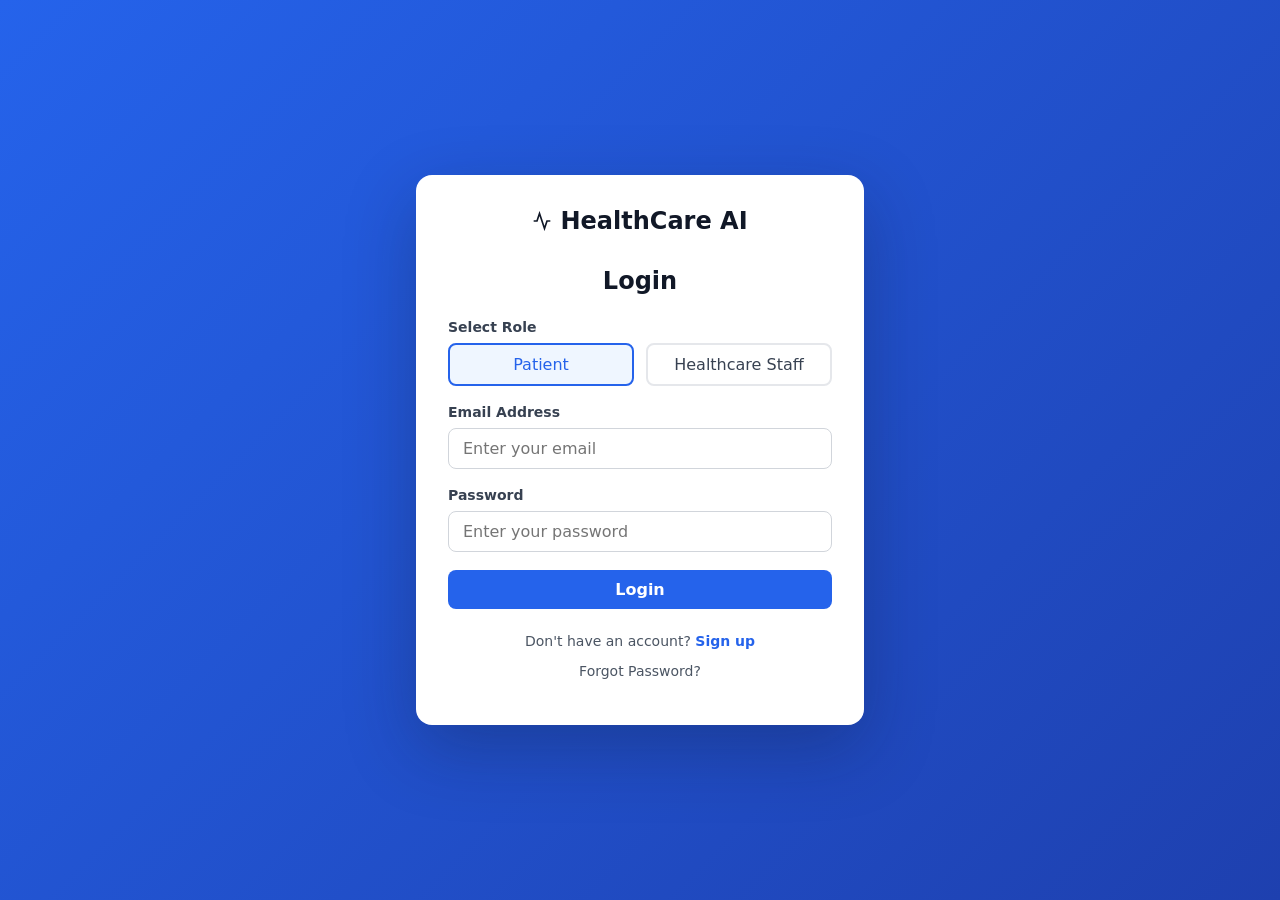
==== login.html @ c898cdbf "First commit" ====
<!DOCTYPE html>
<html lang="en">
  <head>
    <meta charset="UTF-8" />
    <meta name="viewport" content="width=device-width, initial-scale=1.0" />
    <title>Login | HealthCare AI</title>
    <link rel="stylesheet" href="styles.css" />
    <link rel="stylesheet" href="login.css" />
  </head>
  <body>
    <div id="app"></div>
    <script src="common.js"></script>
    <script src="login.js"></script>
  </body>
</html>
---- styles.css ----
:root {
  --blue: #2563eb;
  --blue-dark: #1d4ed8;
  --blue-soft: #eff6ff;
  --gray-50: #f9fafb;
  --gray-100: #f3f4f6;
  --gray-200: #e5e7eb;
  --gray-300: #d1d5db;
  --gray-500: #6b7280;
  --gray-600: #4b5563;
  --gray-700: #374151;
  --gray-900: #111827;
  --green: #16a34a;
  --green-soft: #dcfce7;
  --amber: #d97706;
  --amber-soft: #fef3c7;
  --red: #dc2626;
  --red-soft: #fee2e2;
}

* {
  box-sizing: border-box;
}

html,
body,
#app {
  min-height: 100%;
  margin: 0;
}

body {
  font-family: Inter, ui-sans-serif, system-ui, -apple-system, BlinkMacSystemFont, "Segoe UI", sans-serif;
  background: var(--gray-50);
  color: var(--gray-900);
}

button,
input,
select,
textarea {
  font: inherit;
}

button {
  cursor: pointer;
}

a {
  color: inherit;
  text-decoration: none;
}

.auth-page {
  min-height: 100vh;
  display: flex;
  align-items: center;
  justify-content: center;
  padding: 16px;
  background: linear-gradient(135deg, #2563eb, #1e40af);
}

.auth-card {
  width: 100%;
  max-width: 448px;
  padding: 32px;
  background: #fff;
  border-radius: 16px;
  box-shadow: 0 24px 70px rgba(15, 23, 42, 0.28);
}

.brand {
  display: flex;
  align-items: center;
  justify-content: center;
  gap: 8px;
  margin-bottom: 32px;
}

.brand h1,
.auth-card h2,
.page-title,
.section-title {
  margin: 0;
}

.brand h1 {
  font-size: 24px;
  font-weight: 650;
}

.auth-card h2 {
  margin-bottom: 24px;
  text-align: center;
  font-size: 24px;
}

.auth-card p {
  color: var(--gray-600);
}

.form {
  display: grid;
  gap: 18px;
}

.field label {
  display: block;
  margin-bottom: 8px;
  color: var(--gray-700);
  font-size: 14px;
  font-weight: 600;
}

.input,
.select,
.textarea {
  width: 100%;
  padding: 10px 14px;
  border: 1px solid var(--gray-300);
  border-radius: 8px;
  background: #fff;
  color: var(--gray-900);
  outline: none;
}

.textarea {
  resize: vertical;
}

.input:focus,
.select:focus,
.textarea:focus {
  border-color: transparent;
  box-shadow: 0 0 0 2px #3b82f6;
}

.role-grid {
  display: grid;
  grid-template-columns: repeat(2, minmax(0, 1fr));
  gap: 12px;
}

.role-button {
  padding: 10px 12px;
  border: 2px solid var(--gray-200);
  border-radius: 8px;
  background: #fff;
  color: var(--gray-700);
}

.role-button.active {
  border-color: var(--blue);
  background: var(--blue-soft);
  color: var(--blue);
}

.button {
  display: inline-flex;
  align-items: center;
  justify-content: center;
  gap: 8px;
  padding: 10px 16px;
  border: 0;
  border-radius: 8px;
  background: var(--blue);
  color: #fff;
  font-weight: 600;
  transition: background 160ms ease, border-color 160ms ease;
}

.button:hover {
  background: var(--blue-dark);
}

.button.secondary {
  border: 1px solid var(--gray-300);
  background: #fff;
  color: var(--gray-700);
}

.button.secondary:hover {
  background: var(--gray-50);
}

.button.danger {
  border: 1px solid #fecaca;
  background: #fff;
  color: var(--red);
}

.button.danger:hover {
  background: #fef2f2;
}

.button.soft {
  background: var(--blue-soft);
  color: var(--blue);
}

.button.soft:hover {
  background: #dbeafe;
}

.button:disabled {
  cursor: not-allowed;
  background: #cbd5e1;
}

.auth-links {
  margin-top: 24px;
  text-align: center;
  color: var(--gray-600);
  font-size: 14px;
}

.link {
  color: var(--blue);
  font-weight: 600;
}

.link:hover {
  text-decoration: underline;
}

.app-shell {
  display: flex;
  min-height: 100vh;
  background: var(--gray-50);
}

.sidebar {
  width: 256px;
  flex: 0 0 256px;
  display: flex;
  flex-direction: column;
  min-height: 100vh;
  border-right: 1px solid var(--gray-200);
  background: #fff;
}

.sidebar-brand {
  padding: 24px;
  border-bottom: 1px solid var(--gray-200);
}

.sidebar-brand h1 {
  margin: 0;
  color: var(--blue);
  font-size: 20px;
  font-weight: 700;
}

.sidebar-brand p,
.user-card p {
  margin: 4px 0 0;
  color: var(--gray-500);
  font-size: 13px;
  text-transform: capitalize;
}

.nav {
  flex: 1;
  padding: 16px;
  overflow-y: auto;
}

.nav a {
  display: flex;
  align-items: center;
  gap: 12px;
  padding: 10px 16px;
  margin-bottom: 8px;
  border-radius: 8px;
  color: var(--gray-700);
}

.nav a:hover {
  background: var(--gray-50);
}

.nav a.active {
  background: var(--blue-soft);
  color: var(--blue);
}

.sidebar-footer {
  padding: 16px;
  border-top: 1px solid var(--gray-200);
}

.user-card {
  padding: 12px;
  border-radius: 8px;
  background: var(--gray-50);
}

.user-card strong {
  display: block;
  font-size: 14px;
}

.main-column {
  min-width: 0;
  flex: 1;
  display: flex;
  flex-direction: column;
}

.topbar {
  display: flex;
  align-items: center;
  justify-content: space-between;
  padding: 16px 24px;
  border-bottom: 1px solid var(--gray-200);
  background: #fff;
}

.topbar h2 {
  margin: 0 0 4px;
  font-size: 18px;
}

.topbar p {
  margin: 0;
  color: var(--gray-500);
  font-size: 14px;
}

.content {
  flex: 1;
  overflow-y: auto;
}

.page {
  padding: 32px;
}

.page-header {
  display: flex;
  align-items: center;
  justify-content: space-between;
  gap: 16px;
  margin-bottom: 32px;
}

.page-title {
  font-size: 30px;
  font-weight: 700;
}

.page-subtitle {
  margin: 8px 0 0;
  color: var(--gray-600);
}

.grid {
  display: grid;
  gap: 24px;
}

.grid-2 {
  grid-template-columns: repeat(2, minmax(0, 1fr));
}

.grid-3 {
  grid-template-columns: repeat(3, minmax(0, 1fr));
}

.grid-4 {
  grid-template-columns: repeat(4, minmax(0, 1fr));
}

.card {
  border: 1px solid var(--gray-200);
  border-radius: 8px;
  background: #fff;
  box-shadow: 0 1px 2px rgba(15, 23, 42, 0.04);
}

.card.pad {
  padding: 24px;
}

.card-header {
  padding: 24px;
  border-bottom: 1px solid var(--gray-200);
}

.section-title {
  display: flex;
  align-items: center;
  gap: 8px;
  font-size: 20px;
}

.list-divider > * + * {
  border-top: 1px solid var(--gray-200);
}

.list-item {
  padding: 24px;
}

.list-item:hover {
  background: var(--gray-50);
}

.muted {
  color: var(--gray-600);
}

.small {
  font-size: 14px;
}

.tiny {
  font-size: 12px;
}

.badge {
  display: inline-flex;
  align-items: center;
  padding: 4px 10px;
  border-radius: 999px;
  font-size: 12px;
  font-weight: 700;
}

.badge.square {
  border-radius: 4px;
}

.badge.blue {
  background: var(--blue-soft);
  color: var(--blue);
}

.badge.green {
  background: var(--green-soft);
  color: #15803d;
}

.badge.amber {
  background: var(--amber-soft);
  color: #b45309;
}

.badge.red {
  background: var(--red-soft);
  color: #b91c1c;
}

.icon-box {
  width: 48px;
  height: 48px;
  flex: 0 0 48px;
  display: inline-flex;
  align-items: center;
  justify-content: center;
  border-radius: 8px;
  background: var(--blue-soft);
  color: var(--blue);
}

.icon-box.green {
  background: var(--green-soft);
  color: var(--green);
}

.icon-box.amber {
  background: var(--amber-soft);
  color: var(--amber);
}

.icon-box.red {
  background: var(--red-soft);
  color: var(--red);
}

.row {
  display: flex;
  align-items: center;
  gap: 12px;
}

.row.between {
  justify-content: space-between;
}

.row.start {
  align-items: flex-start;
}

.avatar {
  width: 96px;
  height: 96px;
  display: flex;
  align-items: center;
  justify-content: center;
  border-radius: 999px;
  background: linear-gradient(135deg, #3b82f6, #2563eb);
  color: #fff;
  font-size: 30px;
  font-weight: 700;
}

.info-block p {
  margin: 0;
}

.info-block .label {
  color: var(--gray-600);
  font-size: 14px;
}

.info-block .value {
  margin-top: 4px;
  font-weight: 650;
}

.soft-panel {
  padding: 16px;
  border-radius: 8px;
  background: var(--gray-50);
}

.blue-panel {
  border: 1px solid #bfdbfe;
  background: var(--blue-soft);
}

.amber-panel {
  border: 1px solid #fde68a;
  background: #fffbeb;
}

.gradient-panel {
  padding: 32px;
  border-radius: 8px;
  background: linear-gradient(135deg, #2563eb, #1d4ed8);
  color: #fff;
}

.gradient-panel .muted {
  color: #dbeafe;
}

.progress {
  height: 12px;
  overflow: hidden;
  border-radius: 999px;
  background: rgba(255, 255, 255, 0.22);
}

.progress.gray {
  background: var(--gray-200);
}

.progress > span {
  display: block;
  height: 100%;
  border-radius: inherit;
  background: #fff;
}

.progress.gray > span {
  background: var(--blue);
}

.table-wrap {
  overflow-x: auto;
}

table {
  width: 100%;
  border-collapse: collapse;
  min-width: 860px;
}

th,
td {
  padding: 16px 24px;
  text-align: left;
  border-bottom: 1px solid var(--gray-200);
  font-size: 14px;
}

th {
  background: var(--gray-50);
  font-weight: 700;
}

tr:hover td {
  background: var(--gray-50);
}

.chart-bars {
  display: flex;
  align-items: end;
  gap: 16px;
  height: 250px;
  padding-top: 24px;
}

.bar-item {
  flex: 1;
  display: grid;
  align-content: end;
  gap: 8px;
  height: 100%;
  text-align: center;
  color: var(--gray-600);
  font-size: 12px;
}

.bar {
  min-height: 24px;
  border-radius: 8px 8px 0 0;
  background: #3b82f6;
}

.donut {
  width: 190px;
  height: 190px;
  margin: 20px auto;
  border-radius: 50%;
  background: conic-gradient(#10b981 0 60%, #f59e0b 60% 90%, #ef4444 90% 100%);
  position: relative;
}

.donut::after {
  content: "";
  position: absolute;
  inset: 44px;
  border-radius: 50%;
  background: #fff;
}

.hidden {
  display: none !important;
}

.spinner {
  width: 18px;
  height: 18px;
  border: 2px solid rgba(255, 255, 255, 0.5);
  border-top-color: #fff;
  border-radius: 50%;
  animation: spin 850ms linear infinite;
}

@keyframes spin {
  to {
    transform: rotate(360deg);
  }
}

@media (max-width: 900px) {
  .app-shell {
    display: block;
  }

  .sidebar {
    width: 100%;
    min-height: auto;
    flex-basis: auto;
  }

  .nav {
    display: flex;
    gap: 8px;
    overflow-x: auto;
  }

  .nav a {
    white-space: nowrap;
  }

  .sidebar-footer {
    display: none;
  }

  .grid-2,
  .grid-3,
  .grid-4 {
    grid-template-columns: 1fr;
  }

  .page {
    padding: 20px;
  }

  .page-header,
  .topbar {
    align-items: flex-start;
    flex-direction: column;
  }

  .role-grid {
    grid-template-columns: 1fr;
  }
}
---- login.css ----
.login-card-note {
  margin-top: 16px;
  text-align: center;
}
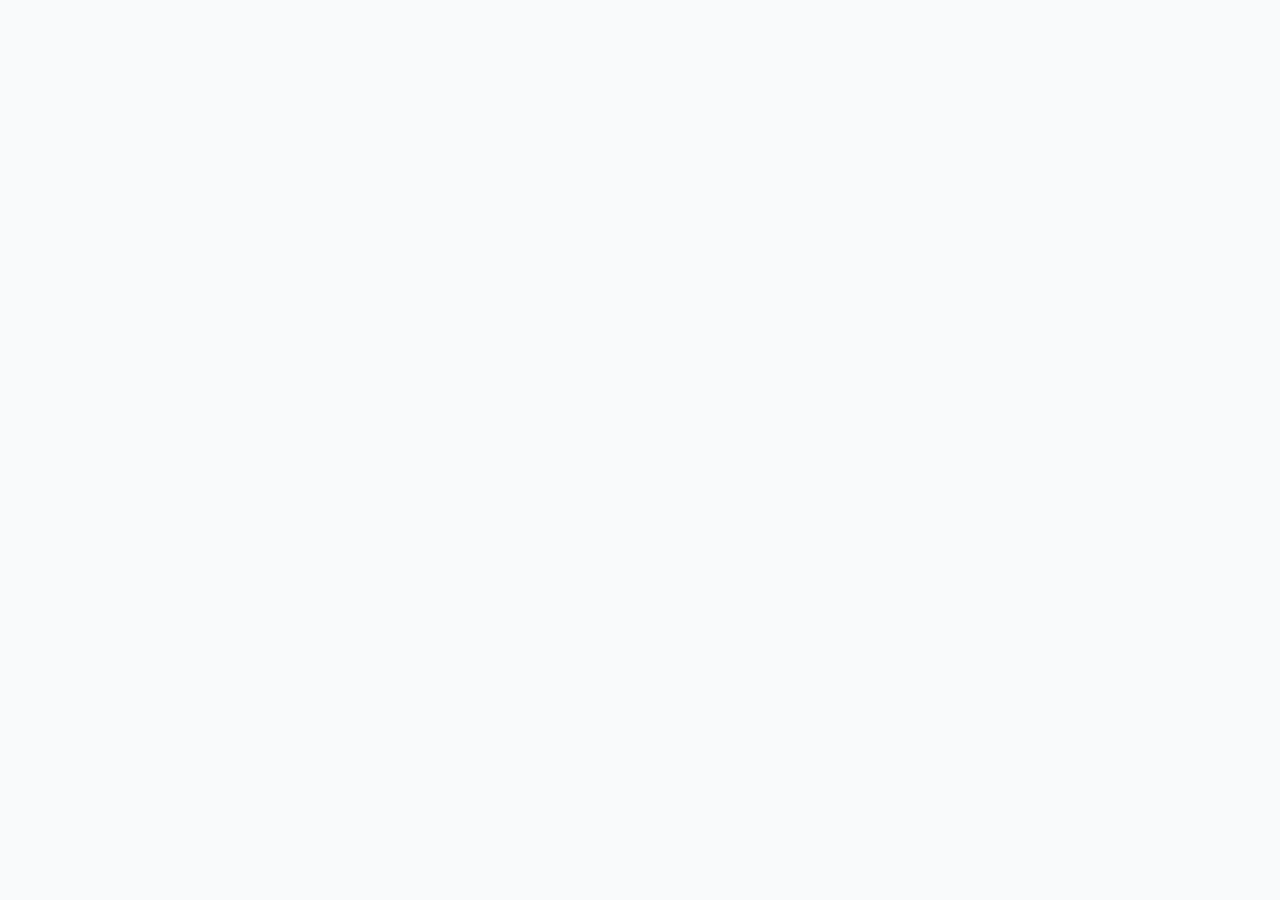
==== commit f84e176f: "Integrate Firebase Auth into login and signup" ====
--- a/login.html
+++ b/login.html
@@ -10,6 +10,6 @@
   <body>
     <div id="app"></div>
     <script src="common.js"></script>
-    <script src="login.js"></script>
+    <script type="module" src="login.js"></script>
   </body>
 </html>
--- a/styles.css
+++ b/styles.css
@@ -214,6 +214,19 @@
   font-size: 14px;
 }
 
+.auth-message {
+  margin-bottom: 18px;
+  padding: 12px 14px;
+  border-radius: 8px;
+  font-size: 14px;
+}
+
+.auth-message.error {
+  border: 1px solid #fecaca;
+  background: #fef2f2;
+  color: #b91c1c;
+}
+
 .link {
   color: var(--blue);
   font-weight: 600;
